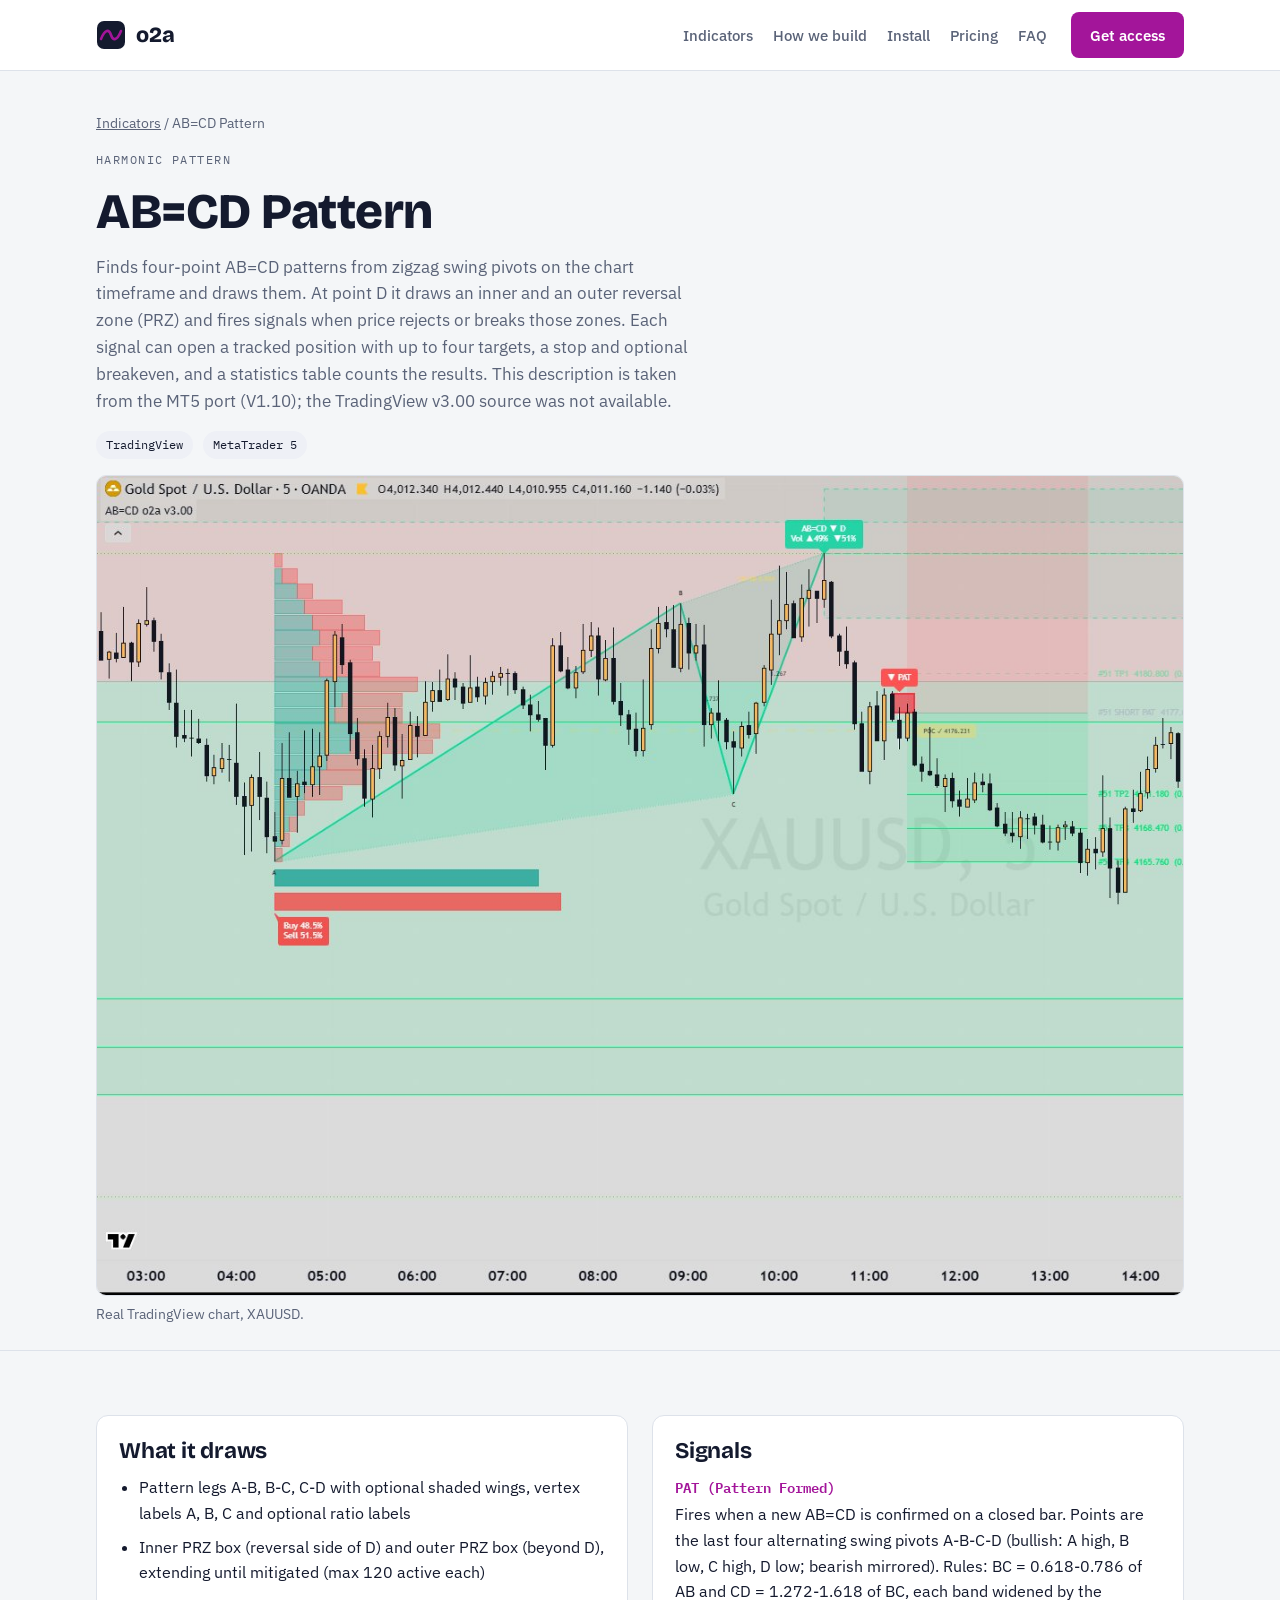
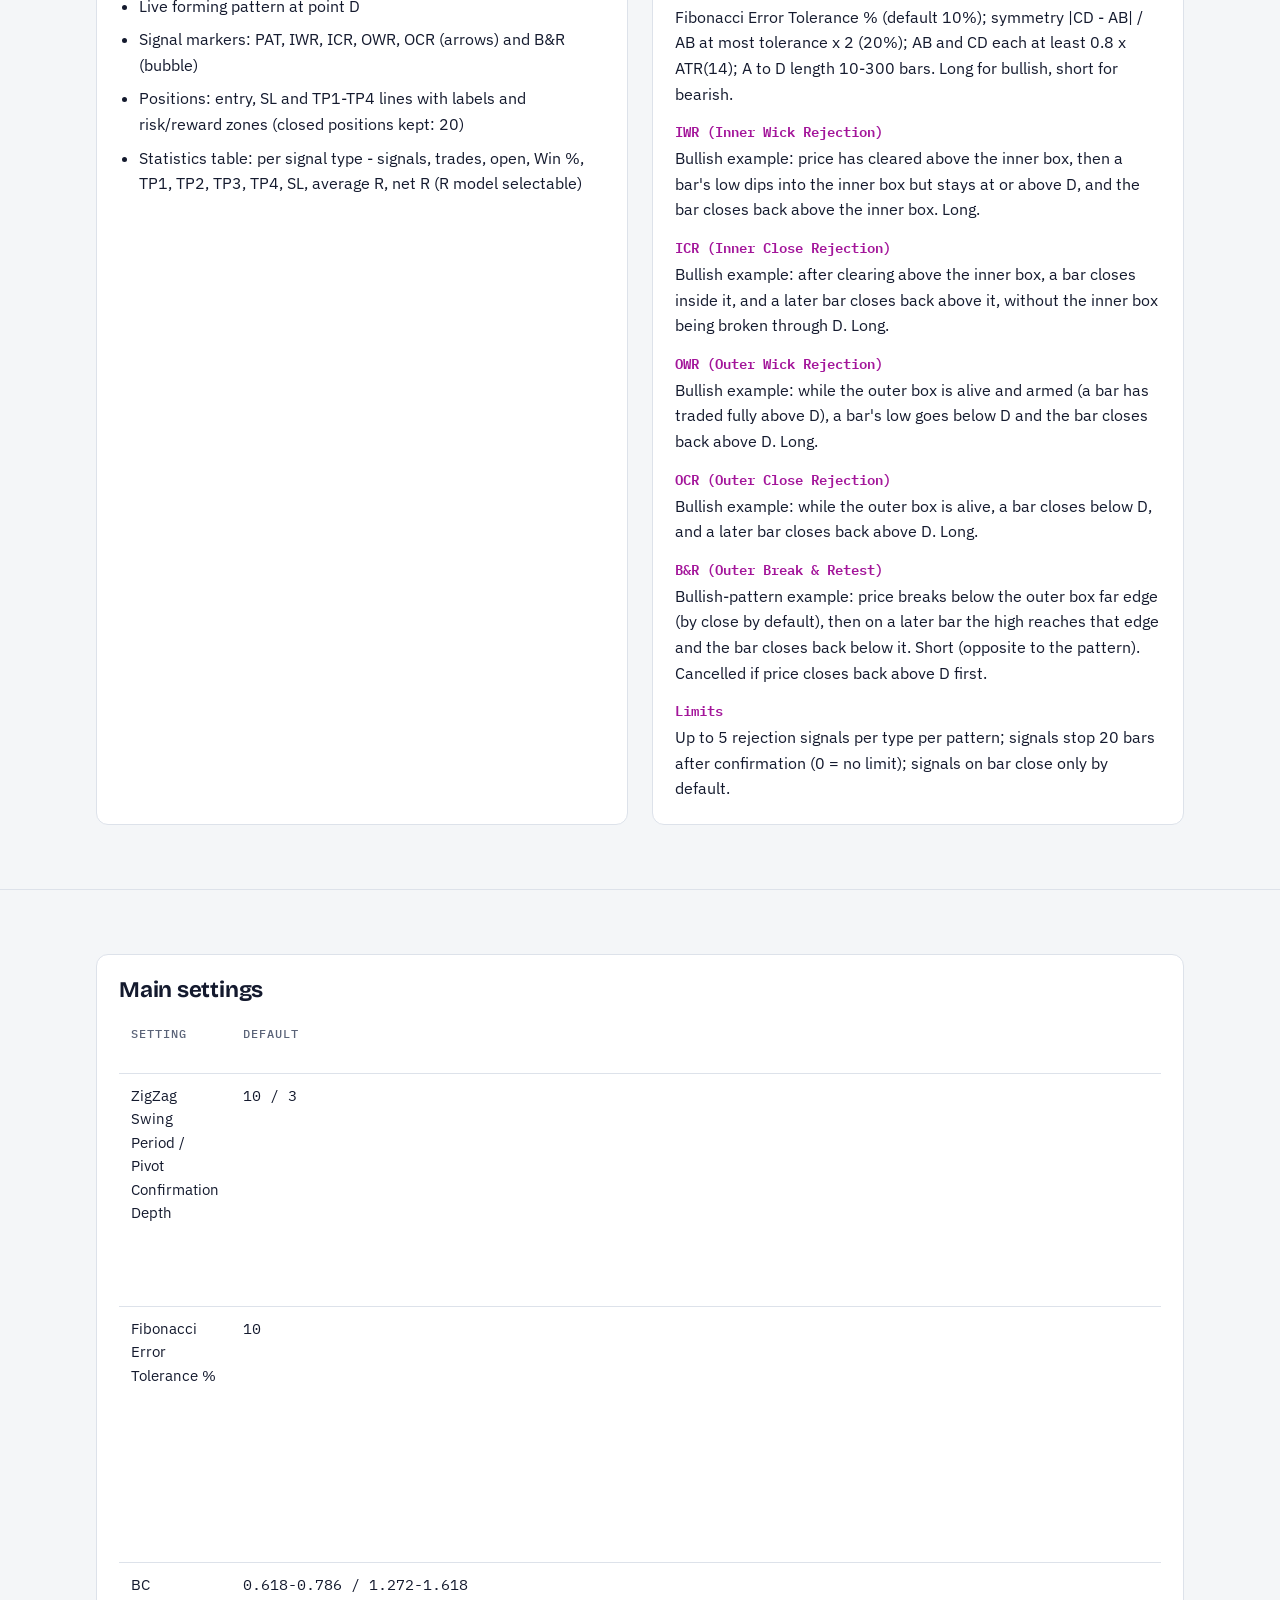
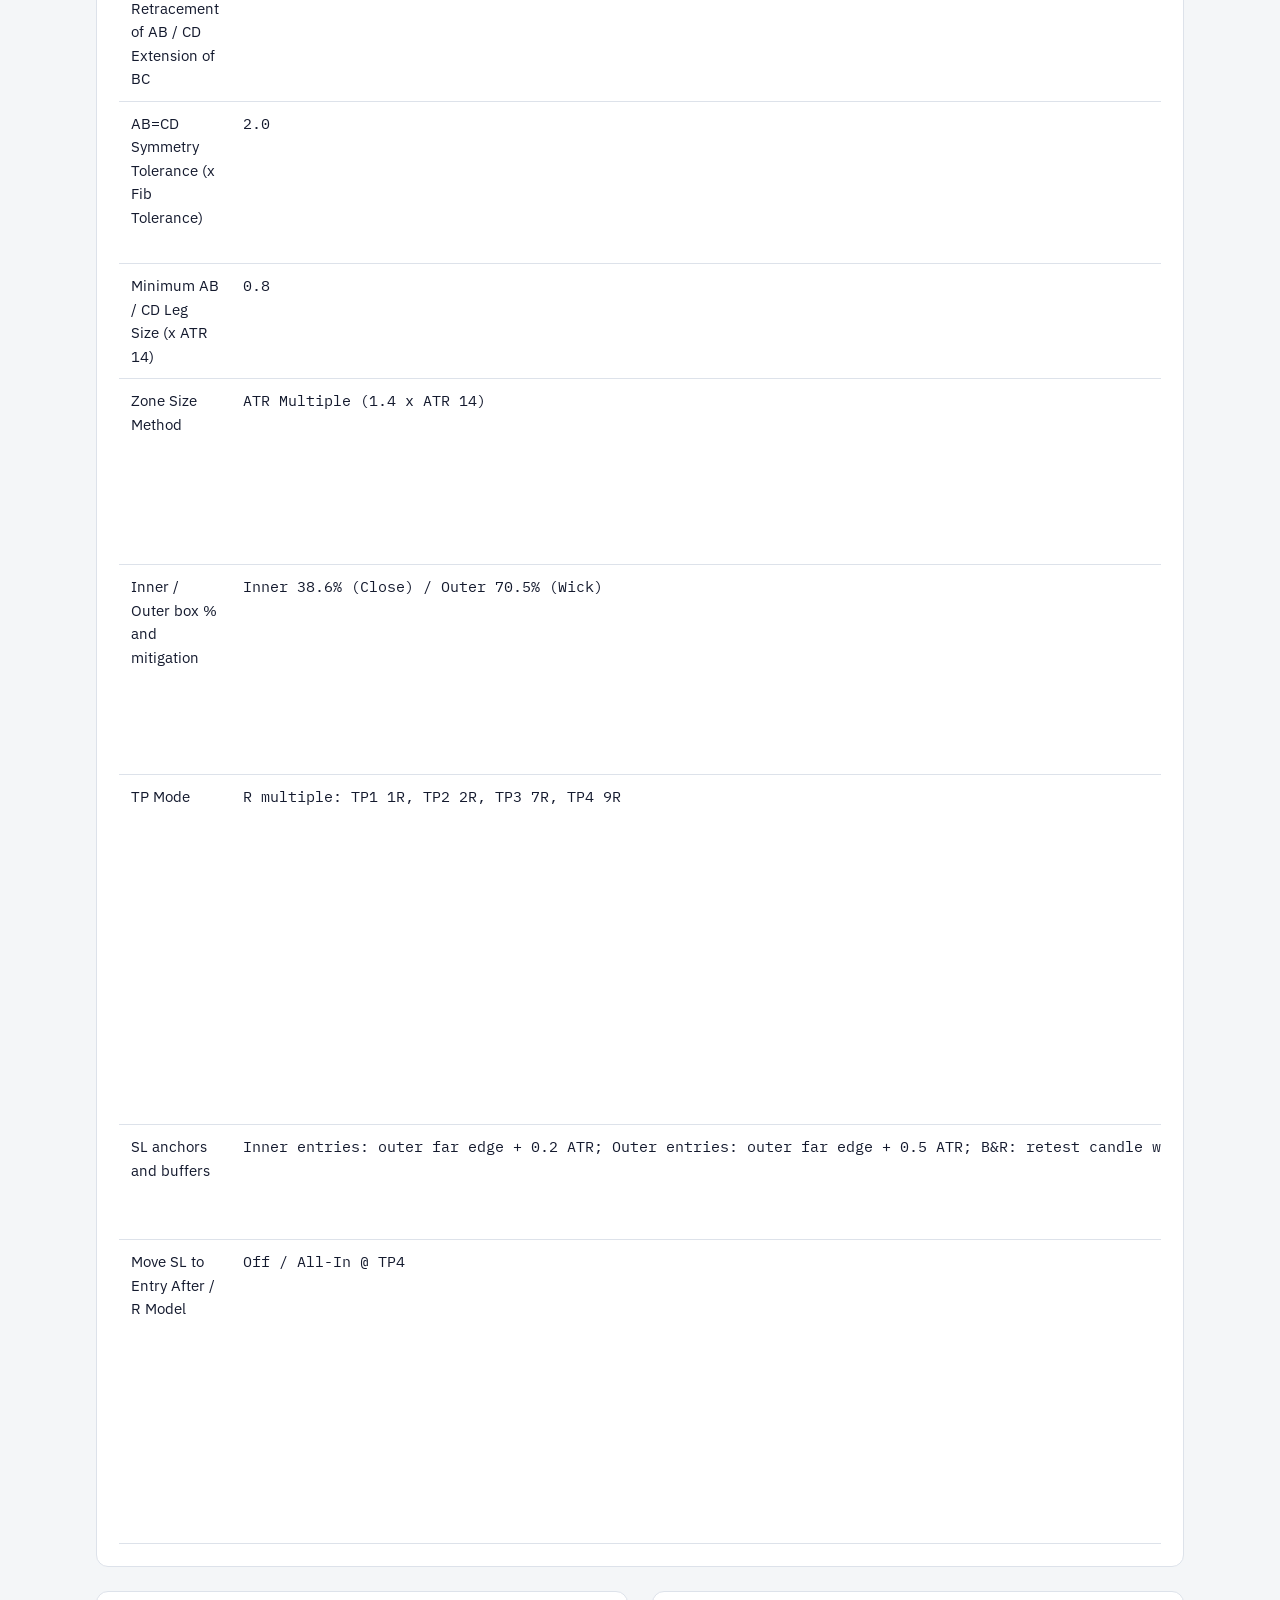
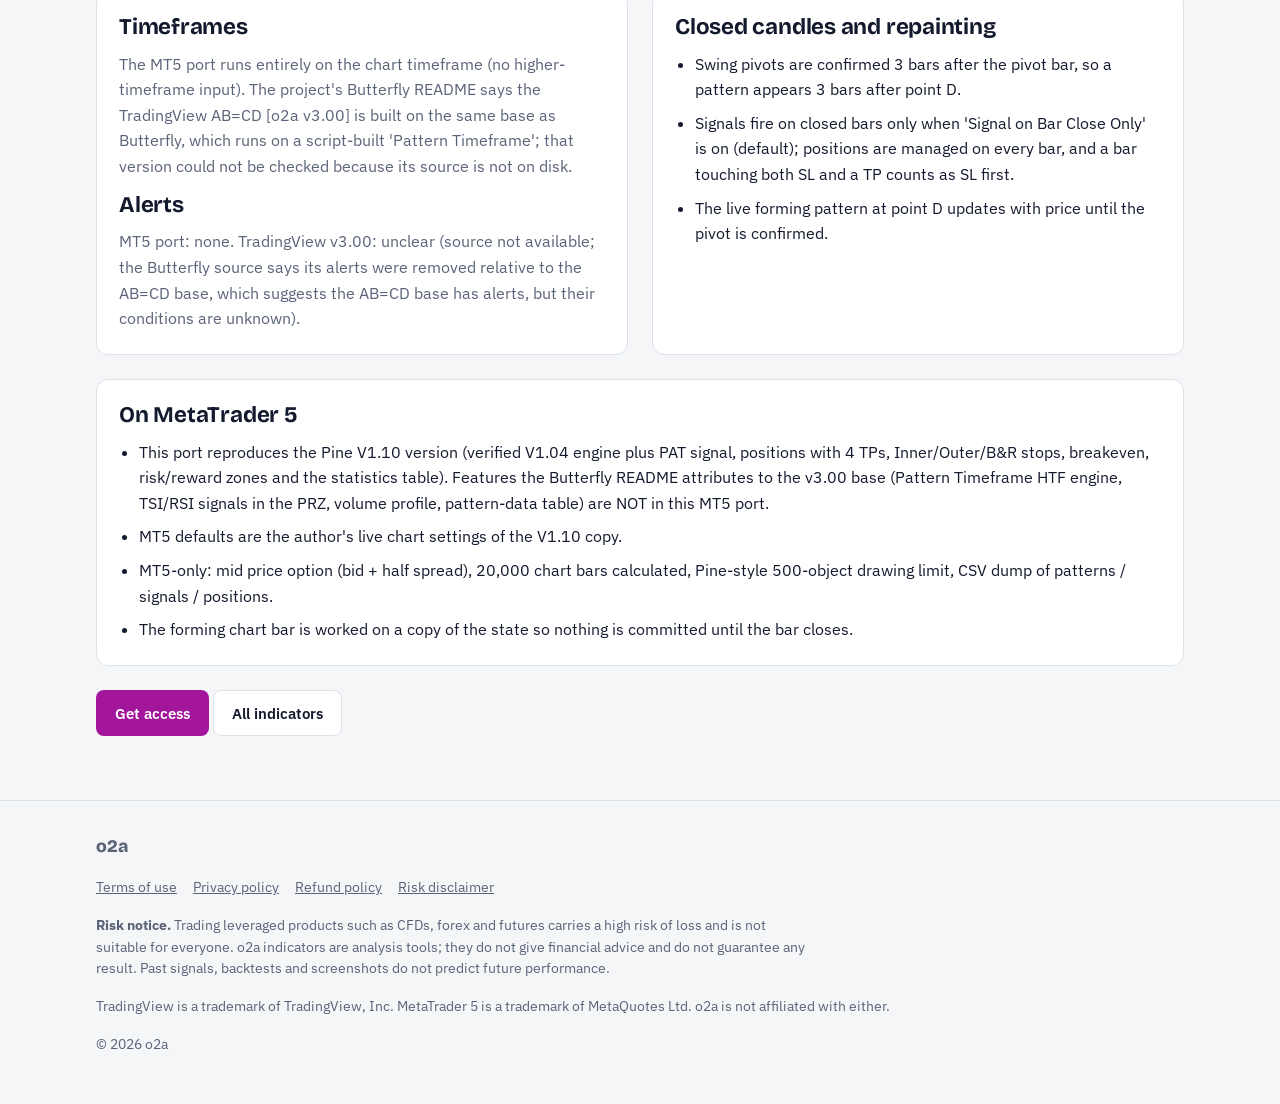
==== indicators/abcd.html @ 713da110 "Full site: real screenshots, a page per indicator, legal pages, Formspree-ready contact form Co-Auth" ====
<!doctype html>
<html lang="en">
<head>
<meta charset="utf-8">
<meta name="viewport" content="width=device-width, initial-scale=1, viewport-fit=cover">
<title>AB=CD Pattern · o2a</title>
<meta name="description" content="Detects AB=CD swing patterns, draws the reversal zone at D, and tracks rejection and break-and-retest signals with targets.">
<link rel="preconnect" href="https://fonts.googleapis.com">
<link rel="preconnect" href="https://fonts.gstatic.com" crossorigin>
<link rel="stylesheet" href="https://fonts.googleapis.com/css2?family=Bricolage+Grotesque:opsz,wght@12..96,500;12..96,700;12..96,800&family=IBM+Plex+Sans:wght@400;500;600&family=IBM+Plex+Mono:wght@400;500&display=swap">
<link rel="stylesheet" href="../style.css">
</head>
<body>
<header class="top">
  <div class="wrap">
    <a class="logo" href="../index.html" aria-label="o2a home">
      <svg width="30" height="30" viewBox="0 0 30 30" aria-hidden="true"><rect x="1" y="1" width="28" height="28" rx="7" fill="var(--ink)"/><path d="M5 19 C9 9, 13 9, 15 15 S21 21, 25 11" fill="none" stroke="var(--vwap)" stroke-width="2.6" stroke-linecap="round"/></svg>
      o2a
    </a>
    <nav class="links" aria-label="Sections">
      <a href="../index.html#indicators">Indicators</a>
      <a href="../index.html#method">How we build</a>
      <a href="../index.html#install">Install</a>
      <a href="../index.html#pricing">Pricing</a>
      <a href="../index.html#faq">FAQ</a>
    </nav>
    <a class="btn primary" href="../index.html#contact">Get access</a>
  </div>
</header>
<main id="top">

  <section class="wrap ind-hero">
    <p class="crumb"><a href="../index.html#indicators">Indicators</a> / AB=CD Pattern</p>
    <span class="eyebrow">Harmonic pattern</span>
    <h1>AB=CD Pattern</h1>
    <p class="lede">Finds four-point AB=CD patterns from zigzag swing pivots on the chart timeframe and draws them. At point D it draws an inner and an outer reversal zone (PRZ) and fires signals when price rejects or breaks those zones. Each signal can open a tracked position with up to four targets, a stop and optional breakeven, and a statistics table counts the results. This description is taken from the MT5 port (V1.10); the TradingView v3.00 source was not available.</p>
    <div class="platforms"><span class="pill">TradingView</span><span class="pill">MetaTrader 5</span></div>
    <figure class="shot"><img src="../img/abcd.jpg" alt="AB=CD Pattern on a TradingView chart (XAUUSD)" loading="eager"><figcaption>Real TradingView chart, XAUUSD.</figcaption></figure>
  </section>
  <section class="band"><div class="wrap cols">
    <div class="block"><h2 style="font-size:1.4rem">What it draws</h2><ul><li>Pattern legs A-B, B-C, C-D with optional shaded wings, vertex labels A, B, C and optional ratio labels</li><li>Inner PRZ box (reversal side of D) and outer PRZ box (beyond D), extending until mitigated (max 120 active each)</li><li>Live forming pattern at point D</li><li>Signal markers: PAT, IWR, ICR, OWR, OCR (arrows) and B&amp;R (bubble)</li><li>Positions: entry, SL and TP1-TP4 lines with labels and risk/reward zones (closed positions kept: 20)</li><li>Statistics table: per signal type - signals, trades, open, Win %, TP1, TP2, TP3, TP4, SL, average R, net R (R model selectable)</li></ul></div>
    <div class="block"><h2 style="font-size:1.4rem">Signals</h2><dl class="sig"><div><dt>PAT (Pattern Formed)</dt><dd>Fires when a new AB=CD is confirmed on a closed bar. Points are the last four alternating swing pivots A-B-C-D (bullish: A high, B low, C high, D low; bearish mirrored). Rules: BC = 0.618-0.786 of AB and CD = 1.272-1.618 of BC, each band widened by the Fibonacci Error Tolerance % (default 10%); symmetry |CD - AB| / AB at most tolerance x 2 (20%); AB and CD each at least 0.8 x ATR(14); A to D length 10-300 bars. Long for bullish, short for bearish.</dd></div><div><dt>IWR (Inner Wick Rejection)</dt><dd>Bullish example: price has cleared above the inner box, then a bar's low dips into the inner box but stays at or above D, and the bar closes back above the inner box. Long.</dd></div><div><dt>ICR (Inner Close Rejection)</dt><dd>Bullish example: after clearing above the inner box, a bar closes inside it, and a later bar closes back above it, without the inner box being broken through D. Long.</dd></div><div><dt>OWR (Outer Wick Rejection)</dt><dd>Bullish example: while the outer box is alive and armed (a bar has traded fully above D), a bar's low goes below D and the bar closes back above D. Long.</dd></div><div><dt>OCR (Outer Close Rejection)</dt><dd>Bullish example: while the outer box is alive, a bar closes below D, and a later bar closes back above D. Long.</dd></div><div><dt>B&amp;R (Outer Break &amp; Retest)</dt><dd>Bullish-pattern example: price breaks below the outer box far edge (by close by default), then on a later bar the high reaches that edge and the bar closes back below it. Short (opposite to the pattern). Cancelled if price closes back above D first.</dd></div><div><dt>Limits</dt><dd>Up to 5 rejection signals per type per pattern; signals stop 20 bars after confirmation (0 = no limit); signals on bar close only by default.</dd></div></dl></div>
  </div></section>
  <section class="band"><div class="wrap" style="display:grid;gap:24px">
    <div class="block"><h2 style="font-size:1.4rem">Main settings</h2><div class="tbl"><table><thead><tr><th>Setting</th><th>Default</th><th>What it does</th></tr></thead><tbody><tr><td>ZigZag Swing Period / Pivot Confirmation Depth</td><td>10 / 3</td><td>A swing pivot must beat 10 bars on the left and is confirmed 3 bars later.</td></tr><tr><td>Fibonacci Error Tolerance %</td><td>10</td><td>Widens the ratio bands; with the symmetry multiplier sets how equal AB and CD must be.</td></tr><tr><td>BC Retracement of AB / CD Extension of BC</td><td>0.618-0.786 / 1.272-1.618</td><td>Ratio rules of the pattern.</td></tr><tr><td>AB=CD Symmetry Tolerance (x Fib Tolerance)</td><td>2.0</td><td>Maximum difference between the AB and CD leg lengths.</td></tr><tr><td>Minimum AB / CD Leg Size (x ATR 14)</td><td>0.8</td><td>Skips small patterns.</td></tr><tr><td>Zone Size Method</td><td>ATR Multiple (1.4 x ATR 14)</td><td>PRZ height; also Auto, % of CD leg or fixed distance.</td></tr><tr><td>Inner / Outer box % and mitigation</td><td>Inner 38.6% (Close) / Outer 70.5% (Wick)</td><td>Size of each box and whether a wick or a close mitigates it.</td></tr><tr><td>TP Mode</td><td>R multiple: TP1 1R, TP2 2R, TP3 7R, TP4 9R</td><td>Alternative 'Pattern' mode: TP1 = midpoint of C-D, TP2 = C, TP3 = midpoint of A-C, TP4 = A. B&amp;R always uses R multiples.</td></tr><tr><td>SL anchors and buffers</td><td>Inner entries: outer far edge + 0.2 ATR; Outer entries: outer far edge + 0.5 ATR; B&amp;R: retest candle wick + 30% of PRZ; PAT uses the Outer group</td><td>Stop placement per signal group.</td></tr><tr><td>Move SL to Entry After / R Model</td><td>Off / All-In @ TP4</td><td>Optional breakeven after TP1-TP3; how the statistics table counts R (equal scale-out or all-in at one TP).</td></tr></tbody></table></div></div>
    <div class="cols">
      <div class="block"><h2 style="font-size:1.4rem">Timeframes</h2><p>The MT5 port runs entirely on the chart timeframe (no higher-timeframe input). The project's Butterfly README says the TradingView AB=CD [o2a v3.00] is built on the same base as Butterfly, which runs on a script-built 'Pattern Timeframe'; that version could not be checked because its source is not on disk.</p><h2 style="font-size:1.4rem">Alerts</h2><p>MT5 port: none. TradingView v3.00: unclear (source not available; the Butterfly source says its alerts were removed relative to the AB=CD base, which suggests the AB=CD base has alerts, but their conditions are unknown).</p></div>
      <div class="block"><h2 style="font-size:1.4rem">Closed candles and repainting</h2><ul><li>Swing pivots are confirmed 3 bars after the pivot bar, so a pattern appears 3 bars after point D.</li><li>Signals fire on closed bars only when 'Signal on Bar Close Only' is on (default); positions are managed on every bar, and a bar touching both SL and a TP counts as SL first.</li><li>The live forming pattern at point D updates with price until the pivot is confirmed.</li></ul></div>
    </div>
    <div class="block"><h2 style="font-size:1.4rem">On MetaTrader 5</h2><ul><li>This port reproduces the Pine V1.10 version (verified V1.04 engine plus PAT signal, positions with 4 TPs, Inner/Outer/B&amp;R stops, breakeven, risk/reward zones and the statistics table). Features the Butterfly README attributes to the v3.00 base (Pattern Timeframe HTF engine, TSI/RSI signals in the PRZ, volume profile, pattern-data table) are NOT in this MT5 port.</li><li>MT5 defaults are the author's live chart settings of the V1.10 copy.</li><li>MT5-only: mid price option (bid + half spread), 20,000 chart bars calculated, Pine-style 500-object drawing limit, CSV dump of patterns / signals / positions.</li><li>The forming chart bar is worked on a copy of the state so nothing is committed until the bar closes.</li></ul></div>
    <div><a class="btn primary" href="../index.html#contact">Get access</a> <a class="btn ghost" href="../index.html#indicators">All indicators</a></div>
  </div></section>
</main>
<footer>
  <div class="wrap">
    <div class="logo" style="font-size:1.1rem">o2a</div>
    <nav aria-label="Legal">
      <a href="../legal/terms.html">Terms of use</a>
      <a href="../legal/privacy.html">Privacy policy</a>
      <a href="../legal/refunds.html">Refund policy</a>
      <a href="../legal/risk.html">Risk disclaimer</a>
    </nav>
    <p class="risk"><b>Risk notice.</b> Trading leveraged products such as CFDs, forex and futures carries a high risk of loss and is not suitable for everyone. o2a indicators are analysis tools; they do not give financial advice and do not guarantee any result. Past signals, backtests and screenshots do not predict future performance.</p>
    <p>TradingView is a trademark of TradingView, Inc. MetaTrader 5 is a trademark of MetaQuotes Ltd. o2a is not affiliated with either.</p>
    <p>© <span class="yr">2026</span> o2a</p>
  </div>
</footer>
<script>document.querySelectorAll(".yr").forEach(function (e) { e.textContent = String(new Date().getFullYear()); });</script>
</body>
</html>
---- style.css ----
/* Layout: one long page; a chart-pane hero, then catalog / method / install / pricing / FAQ / contact bands, each on a 1120px measure */
:root {
  --bg: #f4f6f8;          /* cool chart-paper white */
  --surface: #ffffff;
  --ink: #141a2e;         /* navy ink */
  --muted: #5a6378;
  --line: #dde2ea;
  --vwap: #a3159a;        /* the indicators' VWAP magenta */
  --band1: #0a8fa8;       /* +-1 sigma cyan */
  --band2: #b88a00;       /* +-2 sigma amber */
  --band3: #c8403e;       /* +-3 sigma red */
  --bull: #1f9d8b;
  --bear: #d9534f;
  --chip: #eef0f6;
  --accent-ink: #ffffff;
  --f-display: "Bricolage Grotesque", "Segoe UI", system-ui, sans-serif;
  --f-body: "IBM Plex Sans", "Segoe UI", system-ui, sans-serif;
  --f-mono: "IBM Plex Mono", ui-monospace, Consolas, monospace;
}
@media (prefers-color-scheme: dark) {
  :root:not([data-theme="light"]) {
    --bg: #0f1320; --surface: #161b2b; --ink: #e8ebf3; --muted: #9aa3b8; --line: #283048;
    --vwap: #e040fb; --band1: #2fd6f0; --band2: #ffd23f; --band3: #ff6b66; --bull: #26a69a; --bear: #ef5350;
    --chip: #1e2438; --accent-ink: #12051a; color-scheme: dark;
  }
}
:root[data-theme="dark"] {
  --bg: #0f1320; --surface: #161b2b; --ink: #e8ebf3; --muted: #9aa3b8; --line: #283048;
  --vwap: #e040fb; --band1: #2fd6f0; --band2: #ffd23f; --band3: #ff6b66; --bull: #26a69a; --bear: #ef5350;
  --chip: #1e2438; --accent-ink: #12051a; color-scheme: dark;
}
* { box-sizing: border-box; }
html { scroll-behavior: smooth; }
@media (prefers-reduced-motion: reduce) { html { scroll-behavior: auto; } }
body { background: var(--bg); color: var(--ink); font-family: var(--f-body); font-size: 16px; line-height: 1.6; margin: 0; }
body::before { content: ""; position: fixed; inset: 0 0 auto; height: env(safe-area-inset-top, 0px); z-index: 10; background: var(--surface); }
a { color: inherit; }
.wrap { max-width: 1120px; margin: 0 auto; padding-left: max(16px, env(safe-area-inset-left, 0px)); padding-right: max(16px, env(safe-area-inset-right, 0px)); }
h1, h2, h3 { font-family: var(--f-display); text-wrap: balance; margin: 0; letter-spacing: -0.01em; }
h2 { font-size: clamp(1.7rem, 3.4vw, 2.4rem); font-weight: 700; line-height: 1.15; }
h3 { font-size: 1.2rem; font-weight: 700; line-height: 1.25; }
p { margin: 0; }
.eyebrow { font-family: var(--f-mono); font-size: 0.75rem; letter-spacing: 0.12em; text-transform: uppercase; color: var(--muted); }
.lede { color: var(--muted); max-width: 62ch; font-size: 1.05rem; }
:focus-visible { outline: 2px solid var(--vwap); outline-offset: 3px; border-radius: 4px; }

/* header */
header.top { position: sticky; top: env(safe-area-inset-top, 0px); z-index: 20; background: var(--surface); border-bottom: 1px solid var(--line); }
header.top .wrap { display: flex; align-items: center; gap: 24px; padding-block: 12px; }
.logo { display: flex; align-items: center; gap: 10px; text-decoration: none; font-family: var(--f-display); font-weight: 800; font-size: 1.35rem; }
.logo svg { flex: none; }
nav.links { display: flex; gap: 20px; margin-left: auto; flex-wrap: wrap; }
nav.links a { text-decoration: none; color: var(--muted); font-size: 0.95rem; font-weight: 500; }
nav.links a:hover { color: var(--ink); }
.btn { display: inline-flex; align-items: center; gap: 8px; padding: 10px 18px; border-radius: 8px; font-weight: 600; font-size: 0.95rem; text-decoration: none; border: 1px solid transparent; cursor: pointer; font-family: var(--f-body); }
.btn.primary { background: var(--vwap); color: var(--accent-ink); }
.btn.ghost { border-color: var(--line); background: var(--surface); color: var(--ink); }
.btn:hover { filter: brightness(1.06); }
@media (max-width: 760px) { nav.links { display: none; } header.top .btn { margin-left: auto; } }

/* hero */
.hero { padding-block: 56px 40px; }
.hero .grid { display: grid; grid-template-columns: 1fr 1.15fr; gap: 48px; align-items: center; }
.hero h1 { font-size: clamp(2.3rem, 5.2vw, 3.9rem); font-weight: 800; line-height: 1.02; }
.hero h1 em { font-style: normal; color: var(--vwap); }
.hero .copy { display: grid; gap: 20px; min-width: 0; }
.hero .ctas { display: flex; gap: 12px; flex-wrap: wrap; }
.platforms { display: flex; gap: 10px; flex-wrap: wrap; }
.pill { font-family: var(--f-mono); font-size: 0.78rem; padding: 4px 10px; border-radius: 999px; background: var(--chip); color: var(--ink); white-space: nowrap; }
.chart-card { background: var(--surface); border: 1px solid var(--line); border-radius: 12px; padding: 14px; min-width: 0; }
.chart-head { display: flex; justify-content: space-between; gap: 12px; flex-wrap: wrap; font-family: var(--f-mono); font-size: 0.78rem; color: var(--muted); padding: 0 4px 8px; }
.chart-head b { color: var(--ink); font-weight: 500; }
canvas#hero { width: 100%; height: 360px; display: block; }
.legend { display: flex; gap: 14px; flex-wrap: wrap; font-family: var(--f-mono); font-size: 0.74rem; color: var(--muted); padding: 8px 4px 0; }
.legend i { display: inline-block; width: 18px; height: 0; border-top: 2px solid; vertical-align: middle; margin-right: 6px; }
@media (max-width: 860px) { .hero .grid { grid-template-columns: 1fr; } canvas#hero { height: 300px; } }

section.band { padding-block: 64px; border-top: 1px solid var(--line); }
.section-head { display: grid; gap: 12px; margin-bottom: 32px; }

/* catalog */
.filters { display: flex; gap: 8px; flex-wrap: wrap; margin-bottom: 24px; }
.filters button { font: 500 0.9rem var(--f-body); padding: 8px 14px; border-radius: 8px; border: 1px solid var(--line); background: var(--surface); color: var(--muted); cursor: pointer; }
.filters button[aria-pressed="true"] { background: var(--ink); color: var(--bg); border-color: var(--ink); }
.cards { display: grid; grid-template-columns: repeat(auto-fill, minmax(300px, 1fr)); gap: 16px; }
.card { background: var(--surface); border: 1px solid var(--line); border-radius: 12px; padding: 20px; display: grid; grid-template-rows: auto auto 1fr auto; gap: 12px; min-width: 0; }
.card .meta { display: flex; justify-content: space-between; gap: 8px; align-items: baseline; }
.card .ver { font-family: var(--f-mono); font-size: 0.78rem; color: var(--muted); }
.card p { color: var(--muted); font-size: 0.95rem; }
.card ul { margin: 0; padding-left: 18px; color: var(--ink); font-size: 0.9rem; display: grid; gap: 4px; }
.card .foot { display: flex; gap: 8px; flex-wrap: wrap; padding-top: 12px; border-top: 1px dashed var(--line); }
.tag-tv { background: var(--chip); }
.status { color: var(--band2); }
.mini { height: 56px; width: 100%; display: block; }

/* method */
.steps { display: grid; grid-template-columns: repeat(4, 1fr); gap: 24px; counter-reset: s; }
.step { display: grid; gap: 8px; align-content: start; min-width: 0; }
.step .n { font-family: var(--f-mono); font-size: 0.8rem; color: var(--vwap); }
.step p { color: var(--muted); font-size: 0.95rem; }
@media (max-width: 860px) { .steps { grid-template-columns: 1fr 1fr; } }
@media (max-width: 520px) { .steps { grid-template-columns: 1fr; } }
.compare { margin-top: 36px; overflow-x: auto; background: var(--surface); border: 1px solid var(--line); border-radius: 12px; }
.compare table { border-collapse: collapse; width: 100%; min-width: 560px; font-size: 0.92rem; }
.compare th, .compare td { text-align: left; padding: 12px 16px; border-bottom: 1px solid var(--line); vertical-align: top; }
.compare th { font-family: var(--f-mono); font-size: 0.75rem; letter-spacing: 0.08em; text-transform: uppercase; color: var(--muted); font-weight: 500; }
.compare tr:last-child td { border-bottom: 0; }

/* install */
.two { display: grid; grid-template-columns: 1fr 1fr; gap: 16px; }
@media (max-width: 760px) { .two { grid-template-columns: 1fr; } }
.panel { background: var(--surface); border: 1px solid var(--line); border-radius: 12px; padding: 24px; display: grid; gap: 14px; align-content: start; min-width: 0; }
.panel ol { margin: 0; padding-left: 20px; display: grid; gap: 8px; }
code { font-family: var(--f-mono); font-size: 0.86em; background: var(--chip); padding: 1px 6px; border-radius: 4px; overflow-wrap: anywhere; }

/* pricing */
.prices { display: grid; grid-template-columns: repeat(3, 1fr); gap: 16px; }
@media (max-width: 860px) { .prices { grid-template-columns: 1fr; } }
.price { background: var(--surface); border: 1px solid var(--line); border-radius: 12px; padding: 24px; display: grid; gap: 14px; align-content: start; }
.price.feature { border: 2px solid var(--vwap); }
.price .amt { font-family: var(--f-display); font-size: 2.2rem; font-weight: 800; font-variant-numeric: tabular-nums; }
.price .amt span { font-size: 1rem; color: var(--muted); font-weight: 500; }
.price ul { margin: 0; padding-left: 18px; display: grid; gap: 6px; color: var(--muted); font-size: 0.95rem; }
.sample-note { font-family: var(--f-mono); font-size: 0.78rem; color: var(--muted); margin-top: 16px; }

/* faq */
.faq { display: grid; gap: 10px; max-width: 820px; }
details { background: var(--surface); border: 1px solid var(--line); border-radius: 10px; padding: 16px 20px; }
summary { cursor: pointer; font-weight: 600; }
details p { color: var(--muted); margin-top: 10px; }

/* contact */
form.contact { display: grid; gap: 14px; max-width: 620px; }
form.contact .row { display: grid; grid-template-columns: 1fr 1fr; gap: 14px; }
@media (max-width: 560px) { form.contact .row { grid-template-columns: 1fr; } }
label { display: grid; gap: 6px; font-size: 0.9rem; font-weight: 500; }
input, select, textarea { font: 400 1rem var(--f-body); padding: 10px 12px; border-radius: 8px; border: 1px solid var(--line); background: var(--surface); color: var(--ink); width: 100%; }
textarea { min-height: 120px; resize: vertical; }
.sent { color: var(--bull); font-weight: 600; }

footer { border-top: 1px solid var(--line); padding-block: 32px 48px; color: var(--muted); font-size: 0.85rem; }
footer .wrap { display: grid; gap: 16px; }
footer .risk { max-width: 90ch; }

.hero-shot { width: 100%; height: auto; display: block; border-radius: 8px; border: 1px solid var(--line); }
.card { grid-template-rows: auto auto auto 1fr auto; }
.card .thumb { width: 100%; aspect-ratio: 16 / 9; object-fit: cover; object-position: left center; border-radius: 8px; border: 1px solid var(--line); display: block; }
.card a.more { font-weight: 600; color: var(--vwap); text-decoration: none; }
.card a.more:hover { text-decoration: underline; }
.crumb { font-size: 0.9rem; color: var(--muted); }
.crumb a { color: var(--muted); }
.ind-hero { padding-block: 40px 24px; display: grid; gap: 16px; }
.ind-hero h1 { font-size: clamp(2rem, 4.4vw, 3.1rem); font-weight: 800; line-height: 1.05; }
.shot { margin: 0; display: grid; gap: 8px; }
.shot img { width: 100%; height: auto; border-radius: 10px; border: 1px solid var(--line); display: block; }
.shot figcaption { font-size: 0.85rem; color: var(--muted); }
.cols { display: grid; grid-template-columns: 1fr 1fr; gap: 24px; }
@media (max-width: 860px) { .cols { grid-template-columns: 1fr; } }
.block { background: var(--surface); border: 1px solid var(--line); border-radius: 12px; padding: 22px; display: grid; gap: 12px; align-content: start; min-width: 0; }
.block ul { margin: 0; padding-left: 20px; display: grid; gap: 8px; color: var(--ink); }
.block p { color: var(--muted); }
dl.sig { margin: 0; display: grid; gap: 12px; }
dl.sig dt { font-weight: 600; font-family: var(--f-mono); font-size: 0.9rem; color: var(--vwap); }
dl.sig dd { margin: 4px 0 0; color: var(--ink); }
.tbl { overflow-x: auto; }
.tbl table { border-collapse: collapse; width: 100%; min-width: 520px; font-size: 0.92rem; }
.tbl th, .tbl td { text-align: left; padding: 10px 12px; border-bottom: 1px solid var(--line); vertical-align: top; }
.tbl th { font-family: var(--f-mono); font-size: 0.74rem; letter-spacing: 0.08em; text-transform: uppercase; color: var(--muted); font-weight: 500; }
.tbl td:nth-child(2) { font-family: var(--f-mono); white-space: nowrap; }
.legal { max-width: 760px; display: grid; gap: 14px; padding-block: 40px 64px; }
.legal h1 { font-size: clamp(1.9rem, 4vw, 2.6rem); font-weight: 800; }
.legal h2 { font-size: 1.25rem; margin-top: 18px; }
.legal p, .legal li { color: var(--ink); }
.legal ul { margin: 0; padding-left: 20px; display: grid; gap: 6px; }
.draft { border: 1px dashed var(--band2); border-radius: 10px; padding: 12px 16px; font-size: 0.9rem; color: var(--muted); }
footer nav { display: flex; gap: 16px; flex-wrap: wrap; }
footer nav a { color: var(--muted); }
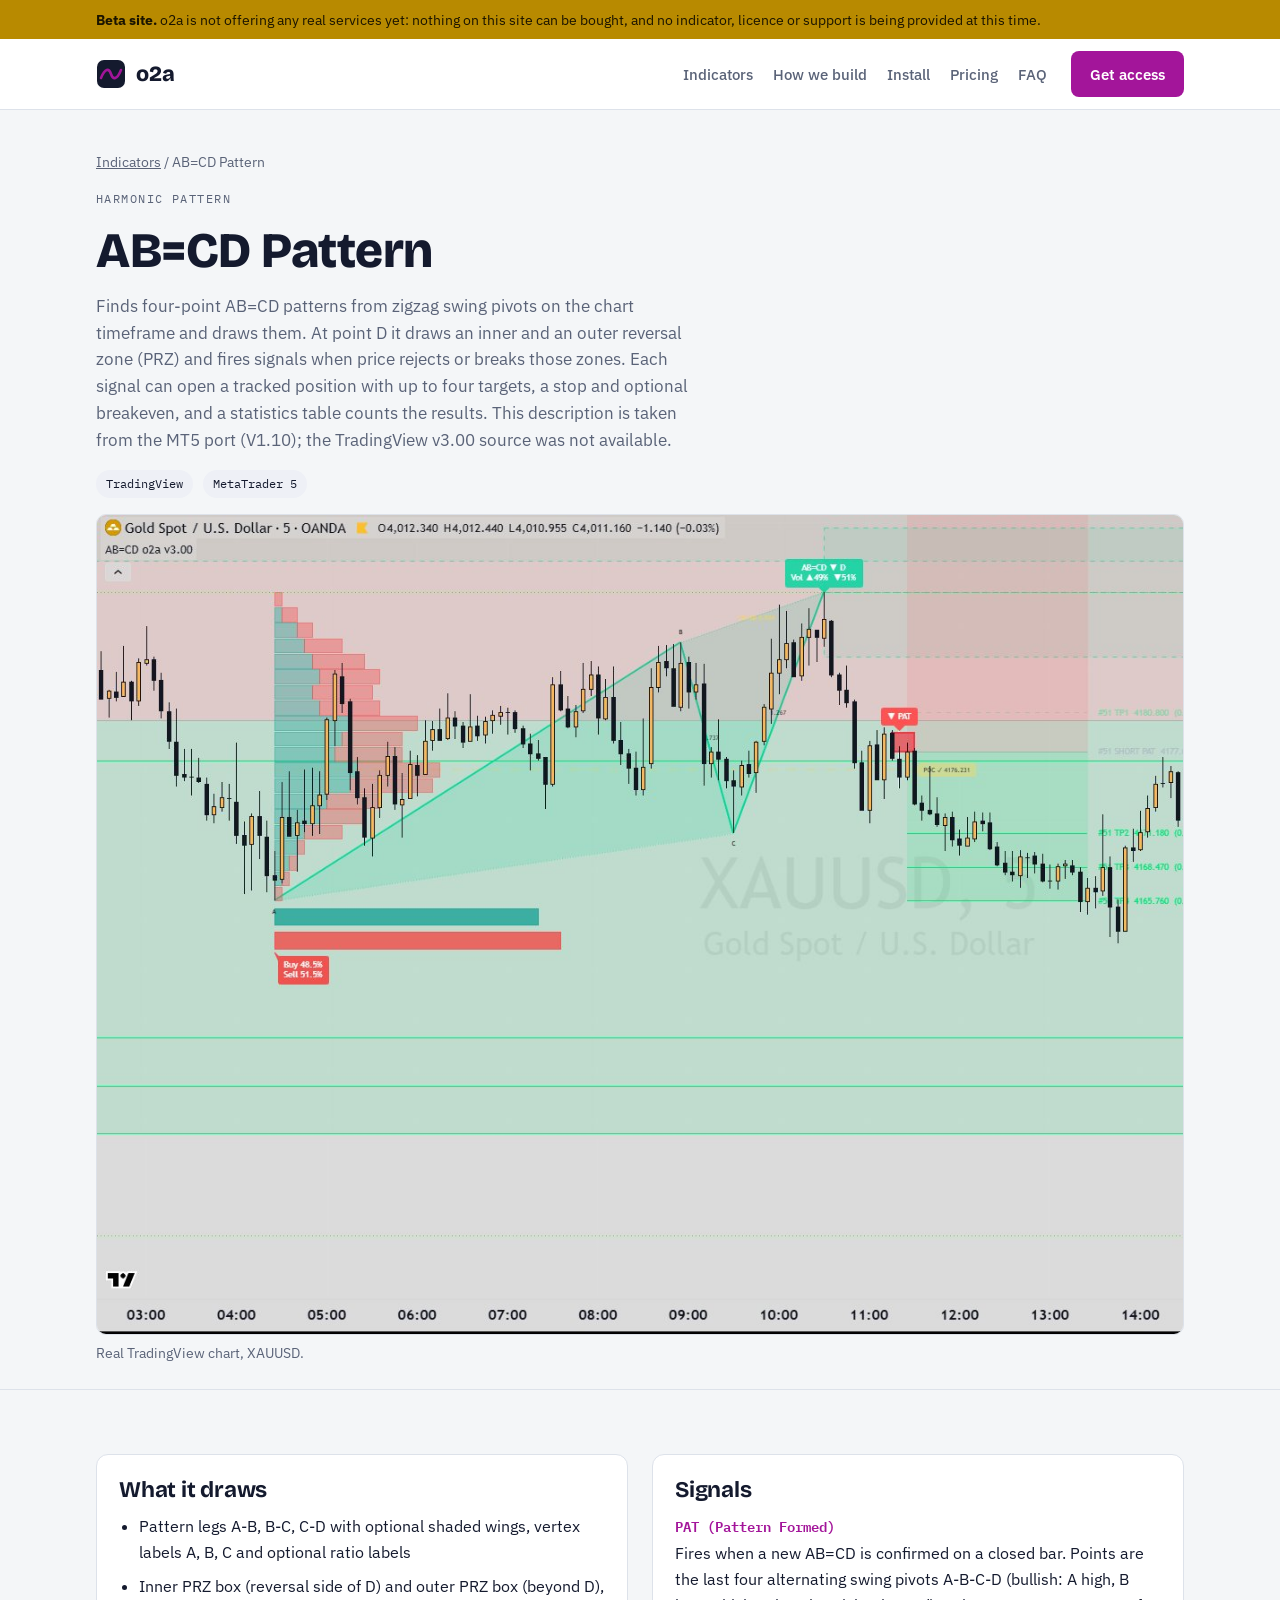
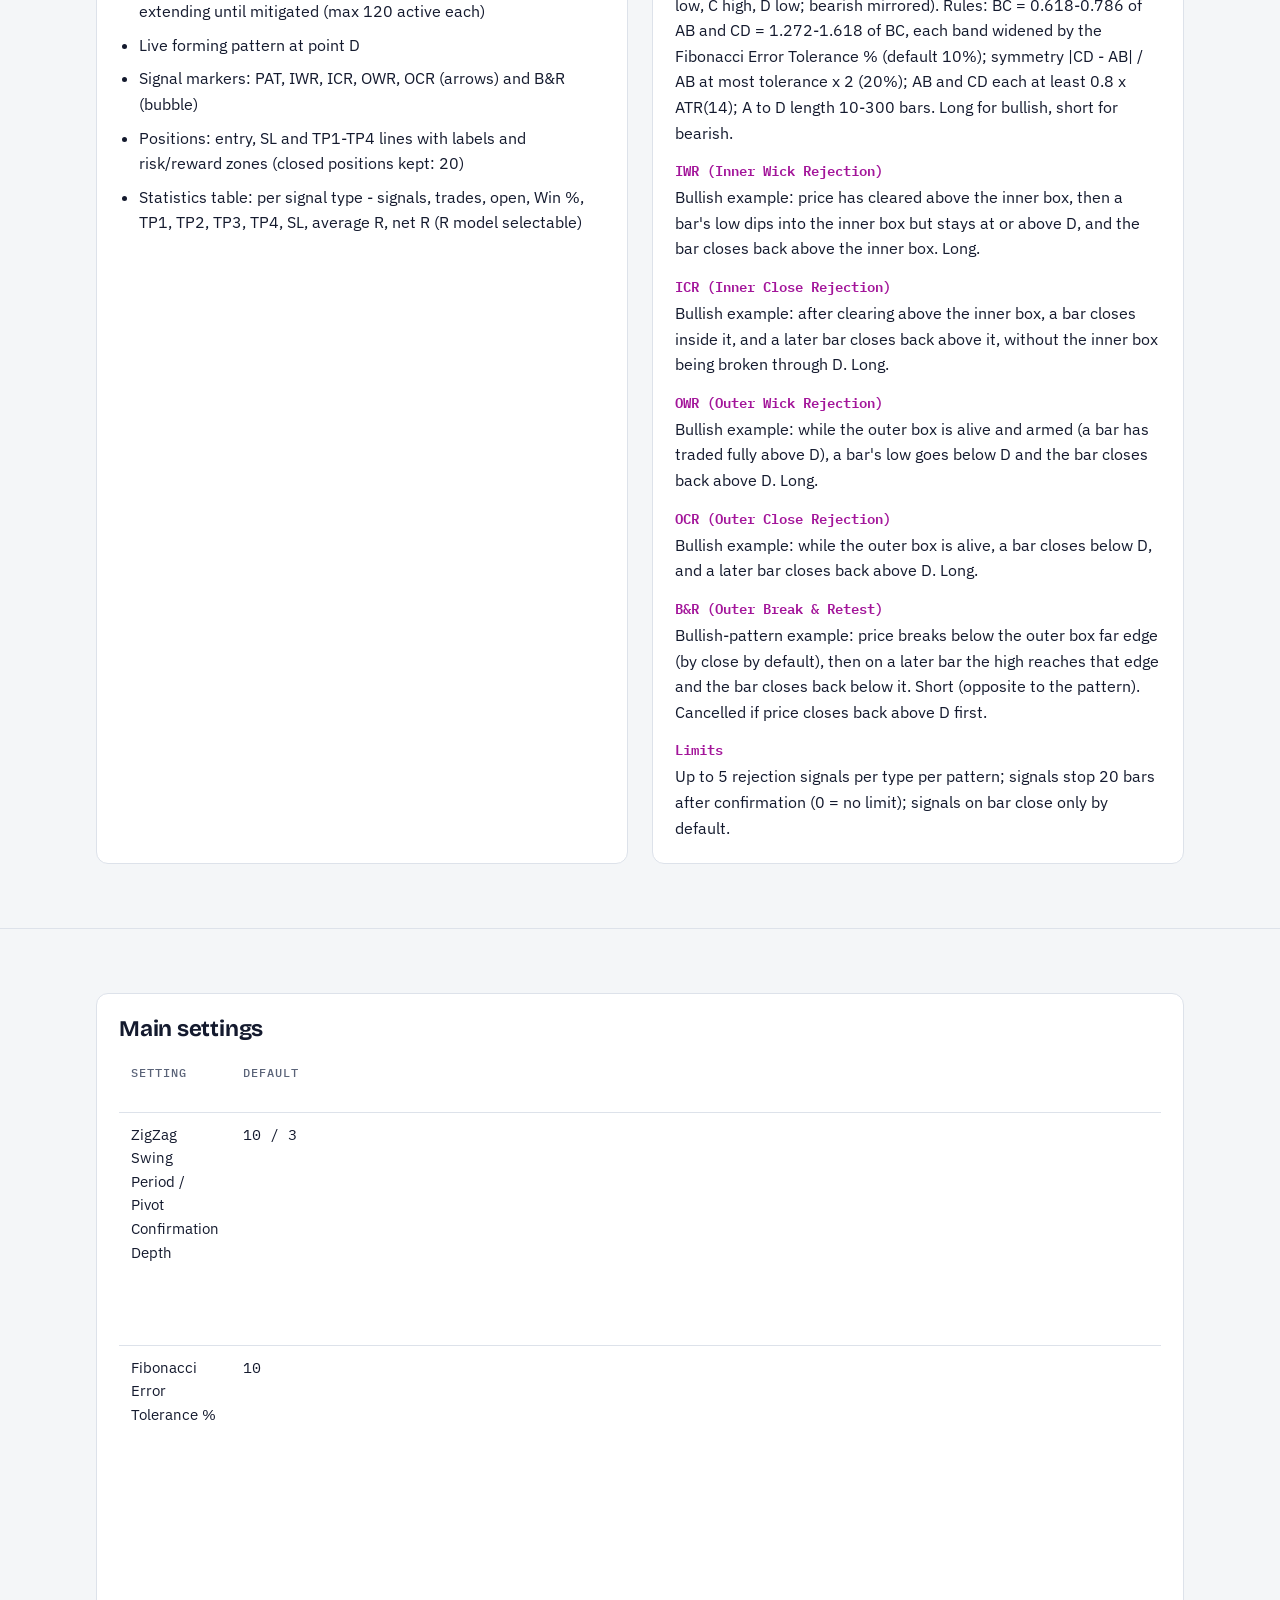
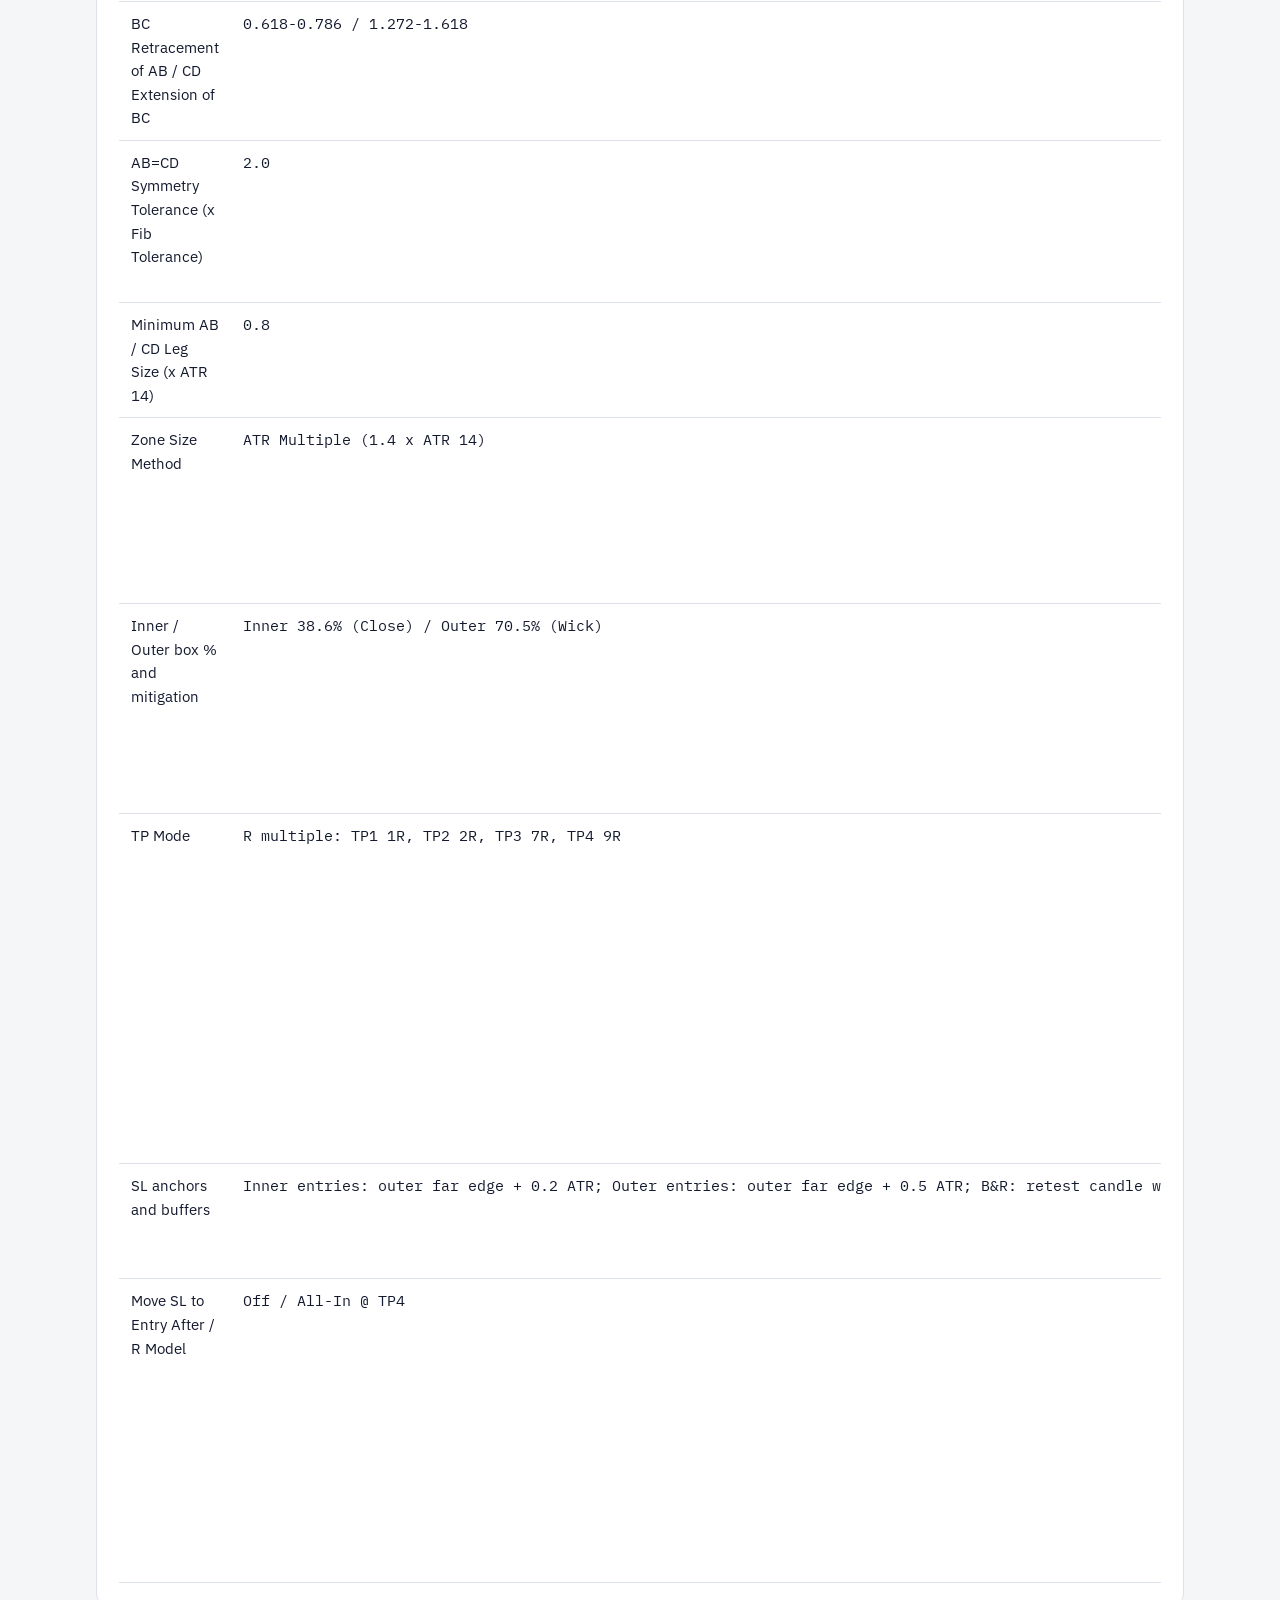
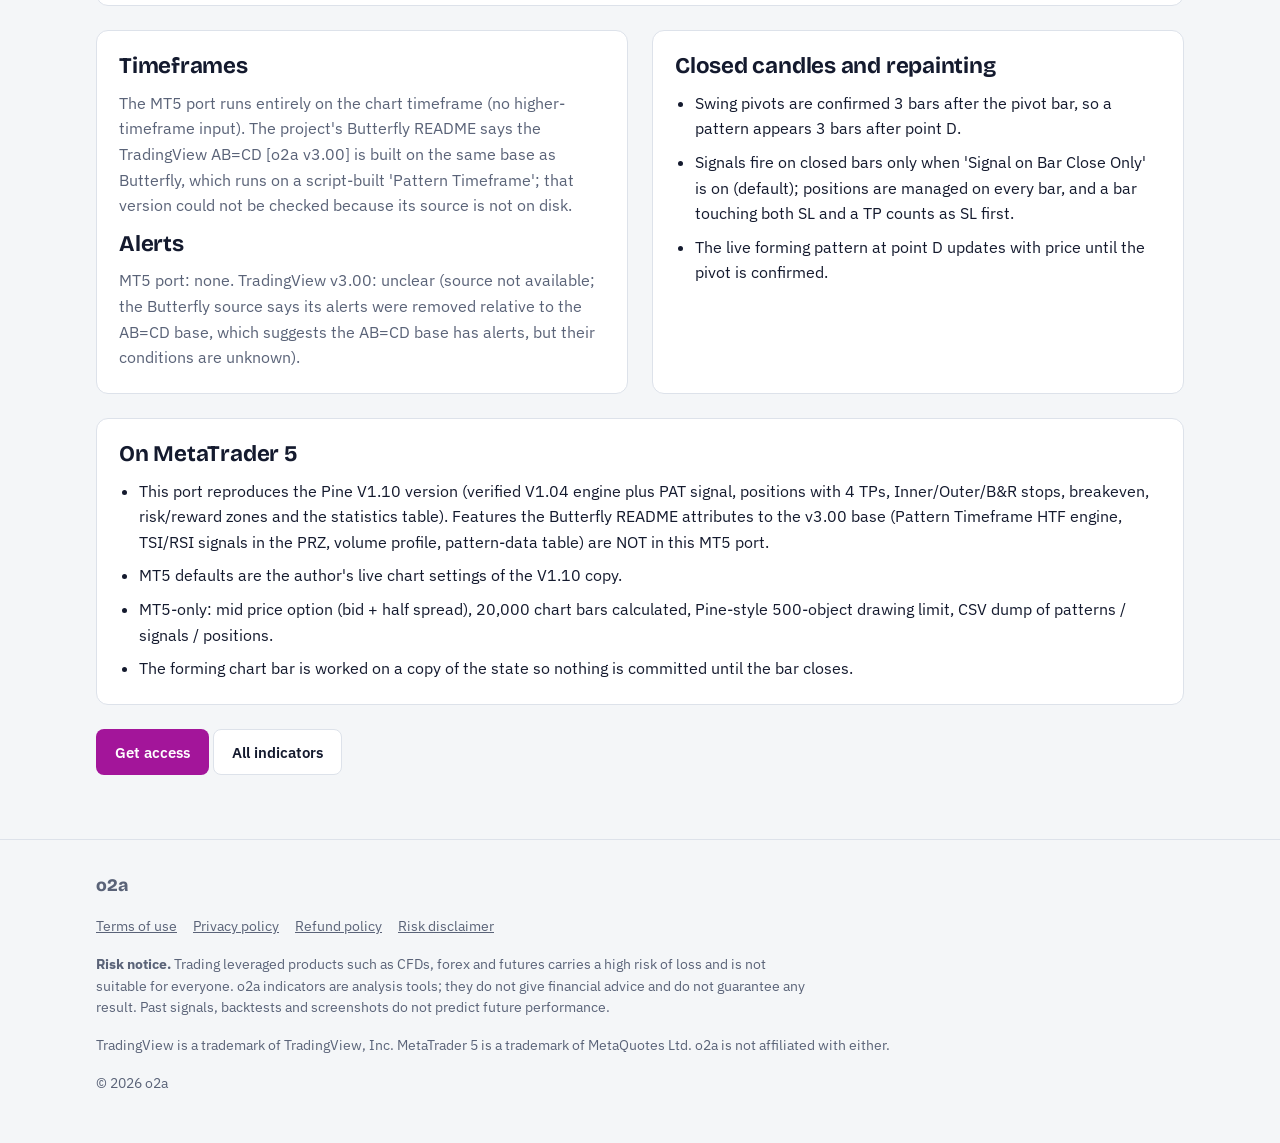
==== commit c08a7170: "Beta notice on every page: no real services offered yet Co-Authored-By: Claude Opus 5.5 <noreply@ant" ====
--- a/indicators/abcd.html
+++ b/indicators/abcd.html
@@ -11,6 +11,7 @@
 <link rel="stylesheet" href="../style.css">
 </head>
 <body>
+<div class="beta" role="note"><div class="wrap"><b>Beta site.</b> o2a is not offering any real services yet: nothing on this site can be bought, and no indicator, licence or support is being provided at this time.</div></div>
 <header class="top">
   <div class="wrap">
     <a class="logo" href="../index.html" aria-label="o2a home">
--- a/style.css
+++ b/style.css
@@ -168,6 +168,8 @@
 .tbl th, .tbl td { text-align: left; padding: 10px 12px; border-bottom: 1px solid var(--line); vertical-align: top; }
 .tbl th { font-family: var(--f-mono); font-size: 0.74rem; letter-spacing: 0.08em; text-transform: uppercase; color: var(--muted); font-weight: 500; }
 .tbl td:nth-child(2) { font-family: var(--f-mono); white-space: nowrap; }
+.beta { background: var(--band2); color: #1a1400; font-size: 0.9rem; }
+.beta .wrap { padding-block: 8px; }
 .legal { max-width: 760px; display: grid; gap: 14px; padding-block: 40px 64px; }
 .legal h1 { font-size: clamp(1.9rem, 4vw, 2.6rem); font-weight: 800; }
 .legal h2 { font-size: 1.25rem; margin-top: 18px; }
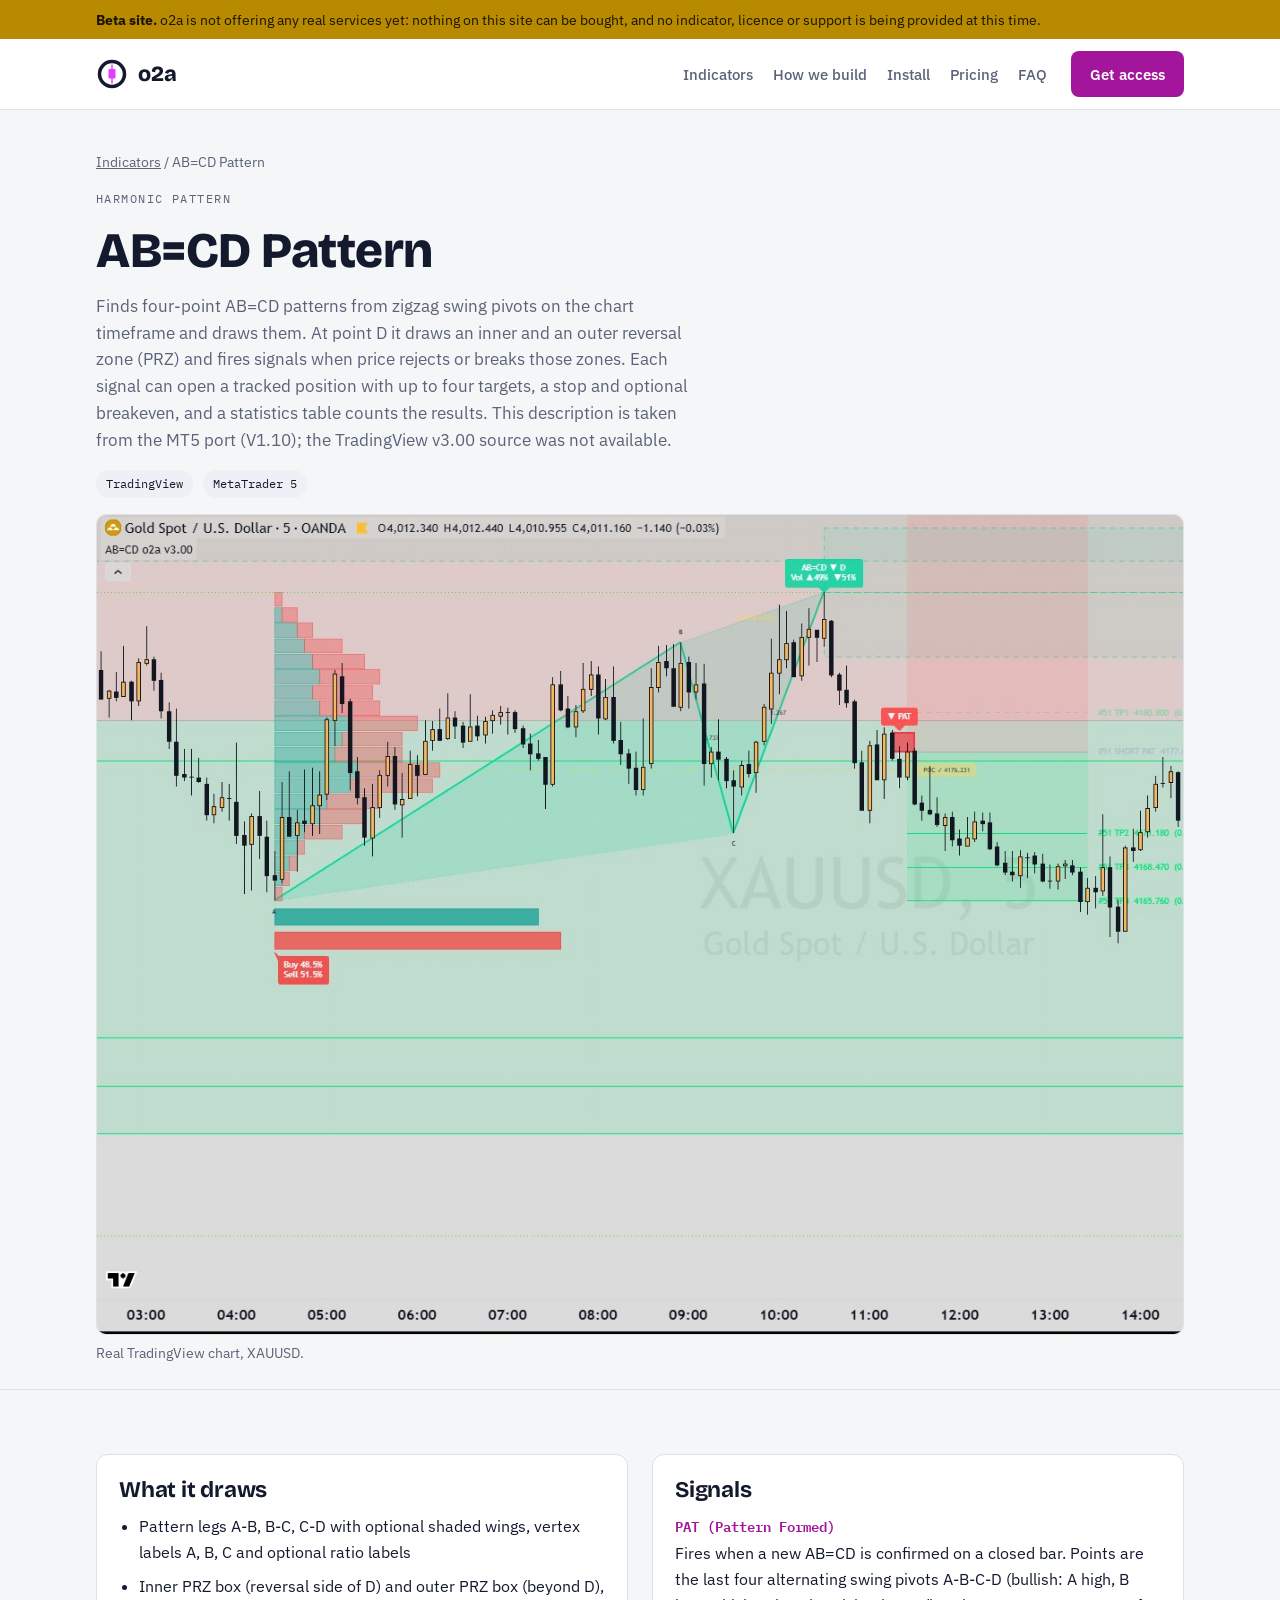
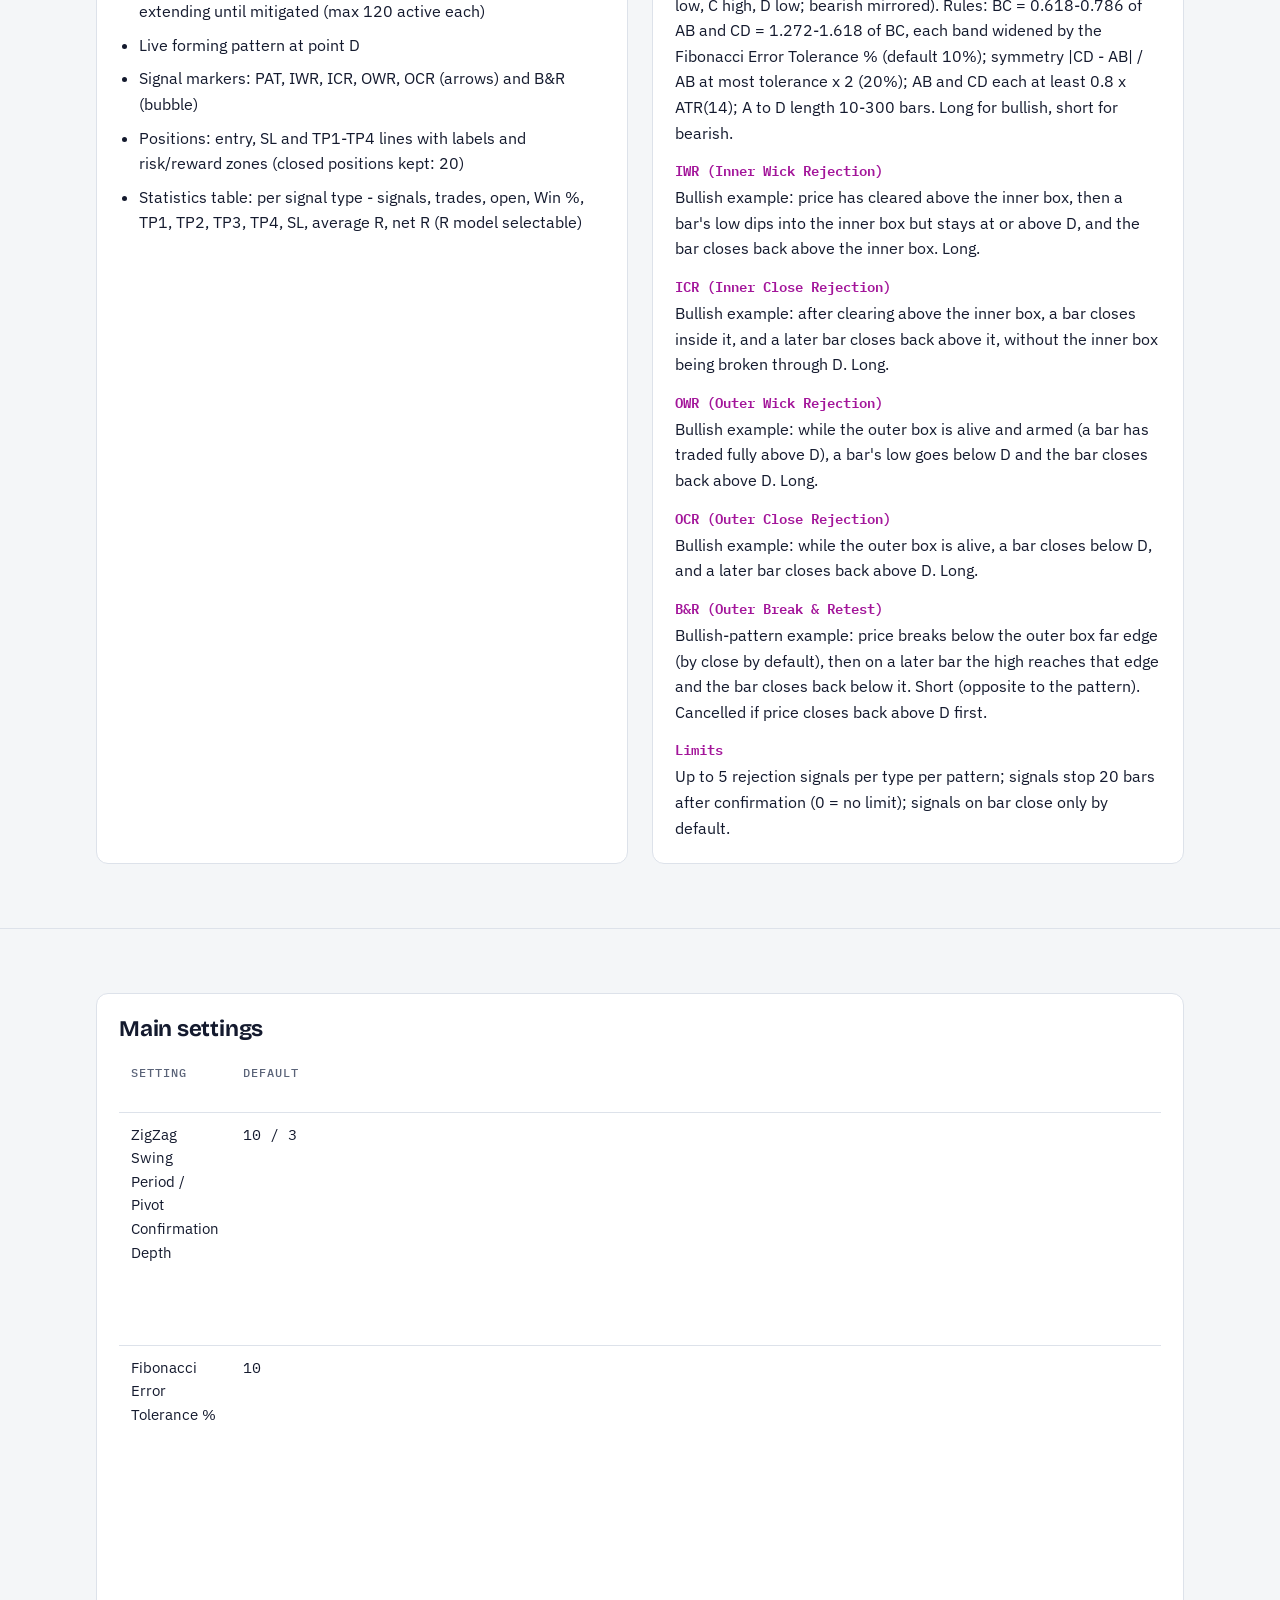
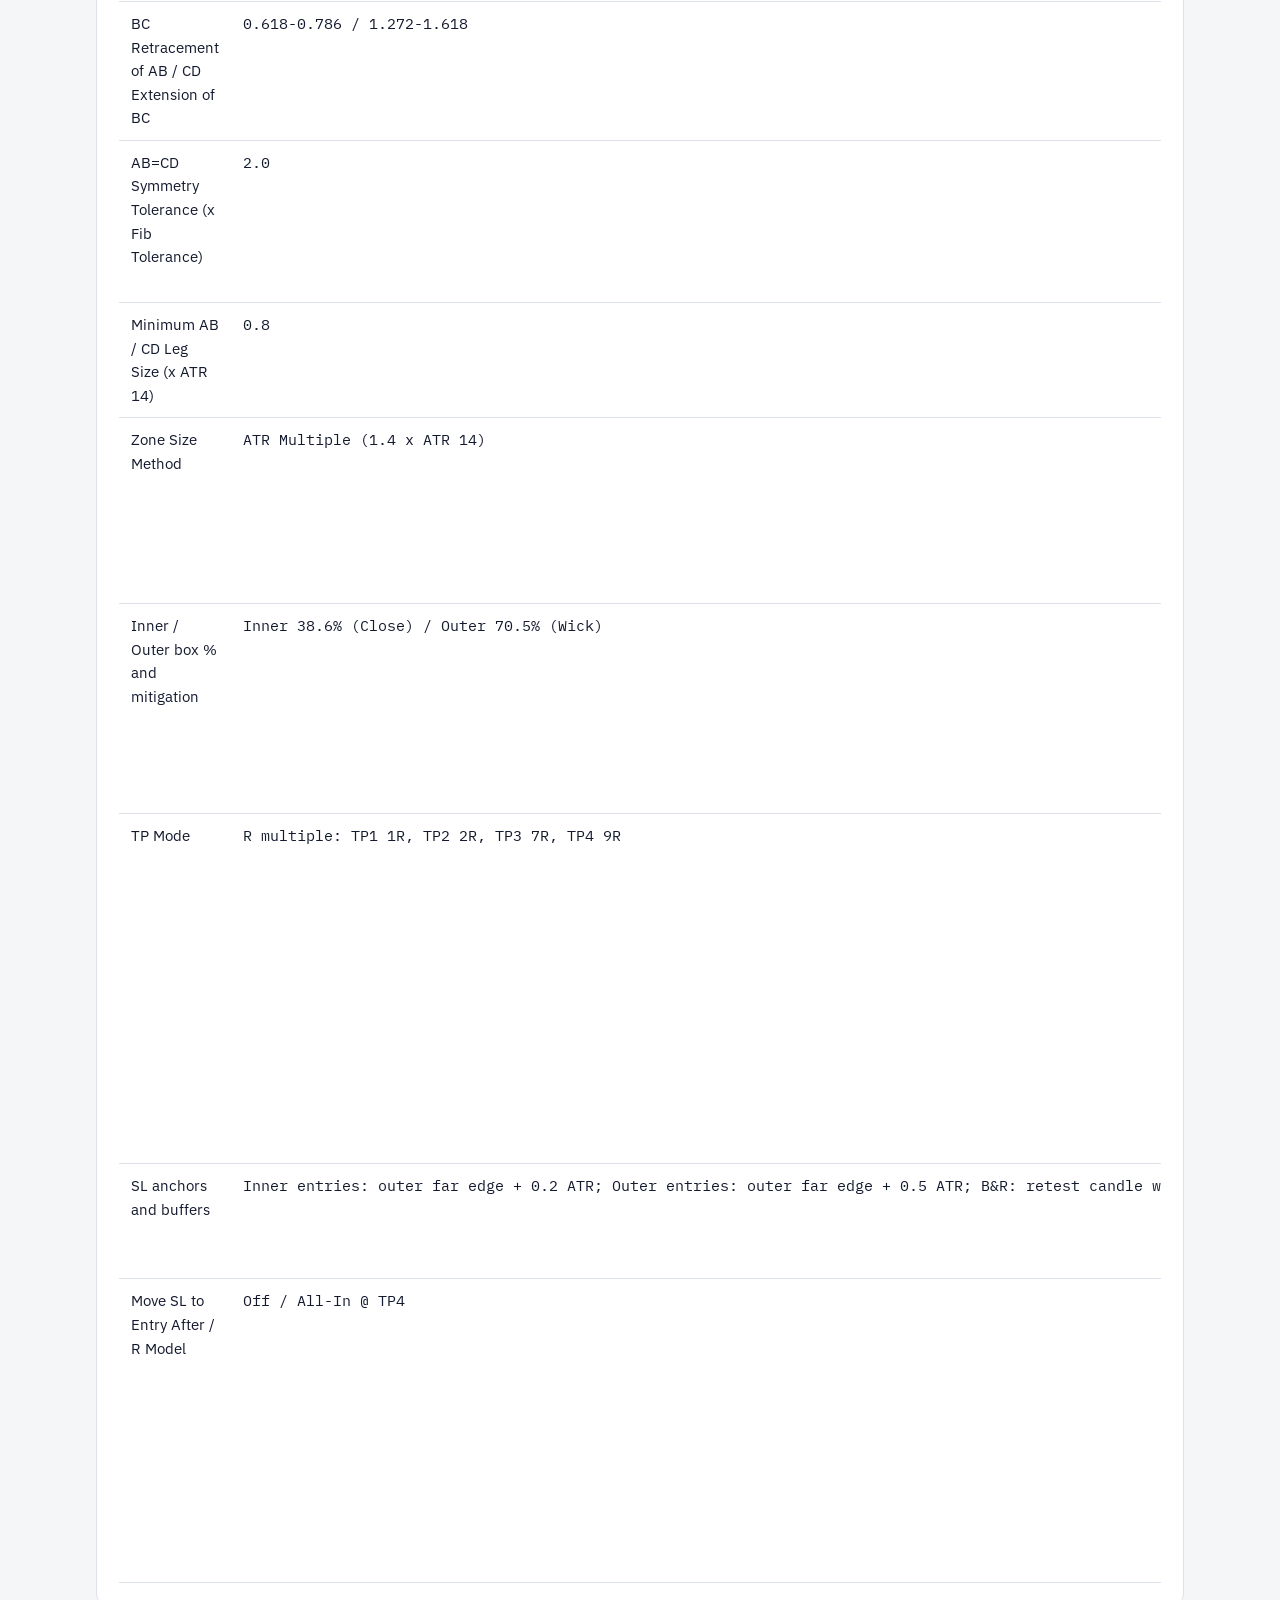
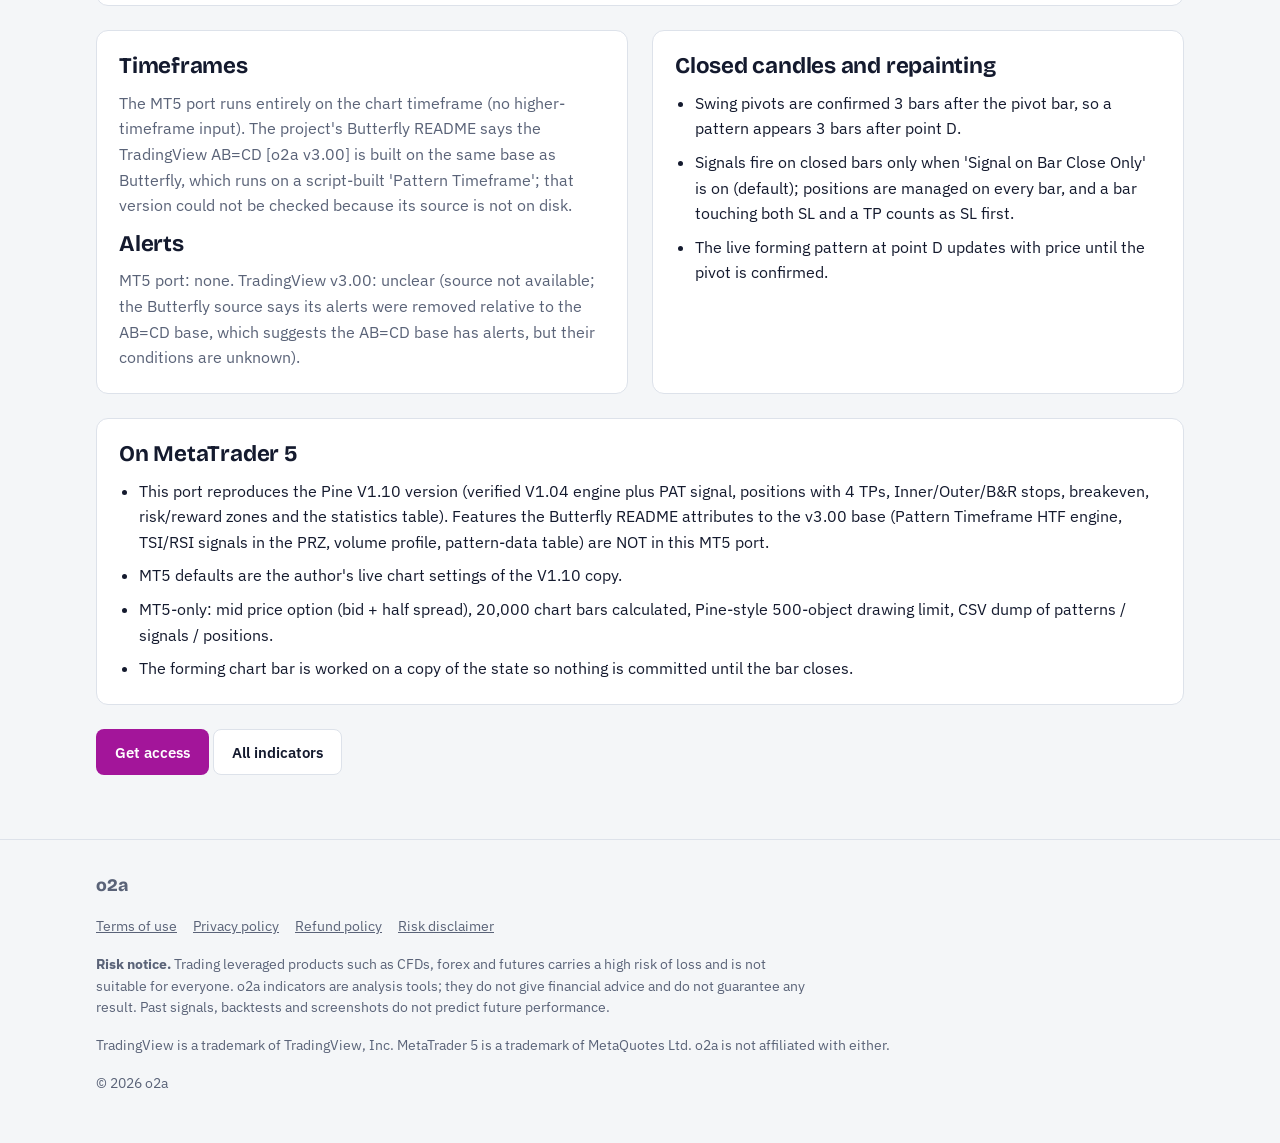
==== commit 19cc5b6a: "Logo D (candle in the o): header, favicon, app icons, share image, brand files Co-Authored-By: Claud" ====
--- a/indicators/abcd.html
+++ b/indicators/abcd.html
@@ -9,13 +9,23 @@
 <link rel="preconnect" href="https://fonts.gstatic.com" crossorigin>
 <link rel="stylesheet" href="https://fonts.googleapis.com/css2?family=Bricolage+Grotesque:opsz,wght@12..96,500;12..96,700;12..96,800&family=IBM+Plex+Sans:wght@400;500;600&family=IBM+Plex+Mono:wght@400;500&display=swap">
 <link rel="stylesheet" href="../style.css">
+<link rel="icon" href="../favicon.svg" type="image/svg+xml">
+<link rel="icon" href="../favicon-32.png" sizes="32x32" type="image/png">
+<link rel="apple-touch-icon" href="../apple-touch-icon.png">
+<meta property="og:site_name" content="o2a">
+<meta property="og:title" content="AB=CD Pattern · o2a">
+<meta property="og:description" content="Detects AB=CD swing patterns, draws the reversal zone at D, and tracks rejection and break-and-retest signals with targets.">
+<meta property="og:image" content="https://o2a-group.com/og-image.png">
+<meta property="og:type" content="website">
+<meta name="twitter:card" content="summary_large_image">
+<meta name="theme-color" content="#141a2e">
 </head>
 <body>
 <div class="beta" role="note"><div class="wrap"><b>Beta site.</b> o2a is not offering any real services yet: nothing on this site can be bought, and no indicator, licence or support is being provided at this time.</div></div>
 <header class="top">
   <div class="wrap">
     <a class="logo" href="../index.html" aria-label="o2a home">
-      <svg width="30" height="30" viewBox="0 0 30 30" aria-hidden="true"><rect x="1" y="1" width="28" height="28" rx="7" fill="var(--ink)"/><path d="M5 19 C9 9, 13 9, 15 15 S21 21, 25 11" fill="none" stroke="var(--vwap)" stroke-width="2.6" stroke-linecap="round"/></svg>
+      <svg width="32" height="32" viewBox="0 0 64 64" aria-hidden="true"><circle cx="32" cy="32" r="25" fill="none" stroke="var(--ink)" stroke-width="7"/><path d="M32 14 V50" stroke="#e040fb" stroke-width="3" stroke-linecap="round"/><rect x="25" y="22" width="14" height="19" rx="2.5" fill="#e040fb"/></svg>
       o2a
     </a>
     <nav class="links" aria-label="Sections">
